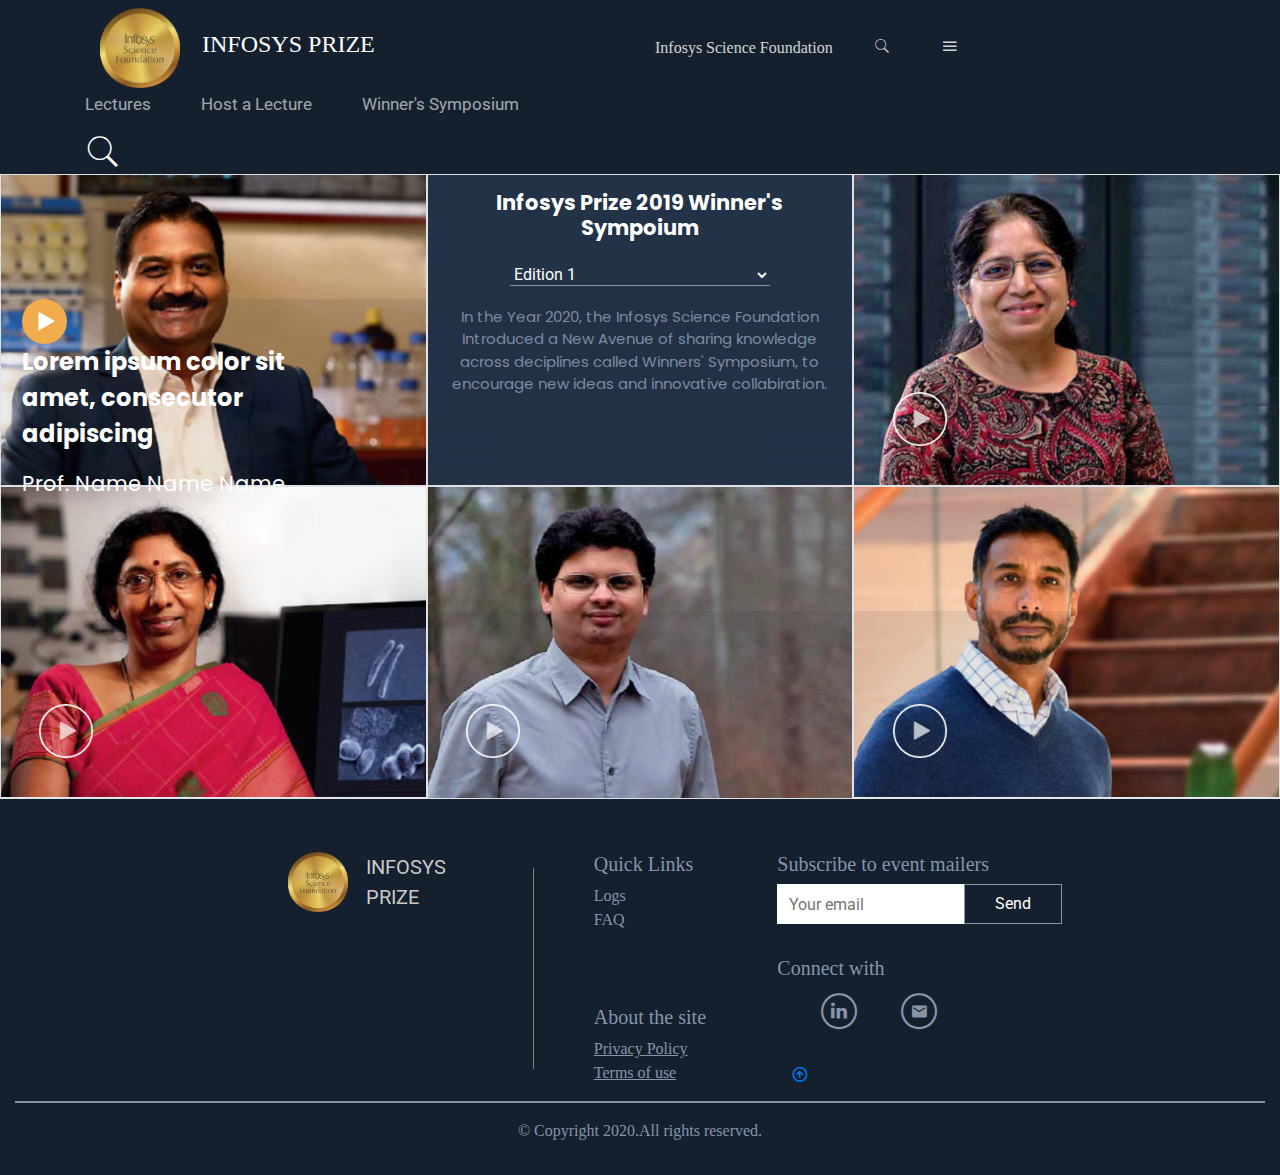
==== index.html @ eb8b2760 "Add files via upload" ====
<!DOCTYPE html>
<html lang="en">
<head>
    <meta charset="UTF-8">
    <meta http-equiv="X-UA-Compatible" content="IE=edge">
    <meta name="viewport" content="width=device-width, initial-scale=1.0">
    <title>Bootstrap</title>
    <link rel="stylesheet" href="https://cdn.jsdelivr.net/npm/bootstrap@4.6.1/dist/css/bootstrap.min.css">    <script src="https://cdn.jsdelivr.net/npm/jquery@3.5.1/dist/jquery.slim.min.js"></script>
    <script src="https://cdn.jsdelivr.net/npm/popper.js@1.16.1/dist/umd/popper.min.js"></script>
    <script src="https://cdn.jsdelivr.net/npm/bootstrap@4.6.1/dist/js/bootstrap.bundle.min.js"></script>
    <link rel="stylesheet" href="index.css">
    <link rel="stylesheet" href="../CSSFOLDER/style.css">
    <link rel="stylesheet" href="../bootstrap/icomoons/style.css">
    <link href="https://fonts.googleapis.com/css2?family=Poppins:ital,wght@0,100;0,200;0,300;0,400;0,500;0,600;0,700;0,800;0,900;1,100;1,200;1,300;1,400;1,600;1,700;1,800;1,900&family=Roboto:ital,wght@0,100;0,300;0,400;0,700;0,900;1,100;1,300;1,400;1,500;1,700;1,900&display=swap" rel="stylesheet">
</head>
<body>
    <header class="header sticky-top">
        <div class="container">
            <div class="row">
                <div class="col-md-12 d-flex flex-row justify-content-between align-items-center pb-1 pt-2">
                    <div class="col-md-6">
                        <a href="#0" class="header-link">
                            <img src="../Htmlimages/Infosys Science FOUNDATION_ final.png" height="80px" alt="image">
                            <span class="infosys-prize">INFOSYS PRIZE</span>
                        </a>
                    </div>  
                    <div class="col-md-6 header-toplink">
                        <a href="#0" class="infosys-link">Infosys Science Foundation</a>
                        <a href="#0" class="icon-icons8-search icon mr-5"></a>
                        <a href="#0" class="icon-icons8-menu icon"></a>
                    </div>
                </div>
            <div class="col-md-12">
                <nav class="position-relative">
                    <ul class="d-flex list-items">
                        <li class="li-link"><a href="#0" >Lectures</a></li>
                        <li class="li-link"><a href="#0" >Host a Lecture</a></li>
                        <li class="li-link"><a href="#0" >Winner's Symposium</a></li>
                    </ul>
                    <a href="#0" class="icon-icons8-search icon-search mr-3"></a>
                </nav>
            </div>
        </div>
    </div>
</header>
<main>
        <div class="container-fluid m-0 p-0">
            <div class="row no-gutters">
                <div class="col-md-4 col-sm-6 border one">
                    <div class="container1">
                        <img  src="../Htmlimages/firstimage.png" alt="winner-image" width="100%">
                        <div class="bottom_container ">
                            <img src="../Htmlimages/action-button.png"  alt="play" class="play1">
                            <p class="paragraph">Lorem ipsum color sit amet, consecutor adipiscing</p>
                            <p class="para_1">Prof. Name Name Name</p>
                        </div>
                        <div class="overlay">
                            <div class="text text-center">
                            <h3 class="mb-2  text-center">Infosys Prize 2019 Winner's Sympoium</h3>
                            <select class="select2">
                                <option>Edition 1</option>
                                <option>Edition 2</option>
                                <option>Edition 3</option>
                                <option>Edition 4</option>
                            </select>
                            <div class="width-container">
                                <p class="science_para">In the Year 2020, the Infosys Science Foundation Introduced a New Avenue of sharing knowledge across deciplines called Winners' Symposium, to encourage new ideas and innovative collabiration.</p>
                            </div>
                            </div>
                        </div>
                    </div>
                   
                </div>
                <div class="col-md-4 col-sm-6 text-center main-card border one">
                    <h3 class="mb-2 text-center price_heading">Infosys Prize 2019 Winner's Sympoium</h3>
                    <select class="select_group">
                        <option>Edition 1</option>
                        <option>Edition 2</option>
                        <option>Edition 3</option>
                        <option>Edition 4</option>
                    </select>
                    <p class="science_para">In the Year 2020, the Infosys Science Foundation Introduced a New Avenue of sharing knowledge across deciplines called Winners' Symposium, to encourage new ideas and innovative collabiration.</p>
                </div>
                <div class="col-md-4 col-sm-6  border">
                    <div class="container1">
                        <img src="../Htmlimages/thirdimage.png" alt="Avatar"  width="100%">
                        <div class="bottom1_container">
                            <img src="../Htmlimages/pause-button.png" alt="play" class="play">
                        </div>
                        <div class="overlay">
                          <div class="text text-center">
                            <h3 class="mb-2  text-center">Infosys Prize 2019 Winner's Sympoium</h3>
                            <select class="select2">
                                <option>Edition 1</option>
                                <option>Edition 2</option>
                                <option>Edition 3</option>
                                <option>Edition 4</option>
                            </select>
                            <div class="width-container">
                                <p class="science_para">In the Year 2020, the Infosys Science Foundation Introduced a New Avenue of sharing knowledge across deciplines called Winners' Symposium, to encourage new ideas and innovative collabiration.</p>
                            </div>
                                
                          </div>
                        </div>
                    </div>
                </div>
                <div class="col-md-4 col-sm-6 border one">
                    <div class="container1">
                        <img src="../Htmlimages/fourthimage.png" alt="Avatar"  width="100%">
                        <div class="bottom1_container">
                            <img src="../Htmlimages/pause-button.png" alt="play" class="play">
                        </div>
                        <div class="overlay">
                          <div class="text text-center">
                            <h3 class="mb-2  text-center">Infosys Prize 2019 Winner's Sympoium</h3>
                            <select class="select2">
                                <option>Edition 1</option>
                                <option>Edition 2</option>
                                <option>Edition 3</option>
                                <option>Edition 4</option>
                            </select>
                            <div class="width-container">
                                <p class="science_para">In the Year 2020, the Infosys Science Foundation Introduced a New Avenue of sharing knowledge across deciplines called Winners' Symposium, to encourage new ideas and innovative collabiration.</p>
                            </div>
                                
                          </div>
                        </div>
                    </div>
                </div>
                <div class="col-md-4 col-sm-6 border one">
                    <div class="container1">
                        <img src="../Htmlimages/fifthimage.png" alt="Avatar"  width="100%">
                        <div class="bottom1_container">
                            <img src="../Htmlimages/pause-button.png" alt="play" class="play">
                        </div>
                        <div class="overlay">
                          <div class="text text-center">
                            <h3 class="mb-2  text-center">Infosys Prize 2019 Winner's Sympoium</h3>
                            <select class="select2">
                                <option>Edition 1</option>
                                <option>Edition 2</option>
                                <option>Edition 3</option>
                                <option>Edition 4</option>
                            </select>
                            <div class="width-container">
                                <p class="science_para">In the Year 2020, the Infosys Science Foundation Introduced a New Avenue of sharing knowledge across deciplines called Winners' Symposium, to encourage new ideas and innovative collabiration.</p>
                            </div>
                                
                          </div>
                        </div>
                    </div>
                </div>
                <div class="col-md-4 col-sm-6 border one">
                    <div class="container1">
                        <img src="../Htmlimages/sixthimage.png" alt="Avatar"  width="100%">
                        <div class="bottom1_container">
                            <img src="../Htmlimages/pause-button.png" alt="play" class="play">
                        </div>
                        <div class="overlay">
                          <div class="text text-center">
                            <h3 class="mb-2  text-center">Infosys Prize 2019 Winner's Sympoium</h3>
                            <select class="select2">
                                <option>Edition 1</option>
                                <option>Edition 2</option>
                                <option>Edition 3</option>
                                <option>Edition 4</option>
                            </select>
                            <div class="width-container">
                                <p class="science_para">In the Year 2020, the Infosys Science Foundation Introduced a New Avenue of sharing knowledge across deciplines called Winners' Symposium, to encourage new ideas and innovative collabiration.</p>
                            </div>
                                
                          </div>
                        </div>
                    </div>
                </div>
            </div>
        </div>
    </main>
    <footer class="container-fluid footer-section ">
        <div class="container d-flex justify-content-center">
            <div class="row ">
                <div class="col-12 col-md-4 ">
                    <figure class="infosys-image-section">
                        <img src="../Htmlimages/Infosys Science FOUNDATION_ final.png" alt="Infosys-image" height="60px">
                        <figcaption class="caption">INFOSYS PRIZE</figcaption>
                    </figure>
                </div>
                <div class="col-md-1 d-none d-md-block ">
                    <hr class="verticle-line">
                </div>
                <div class="col-12 col-md-3 d-flex flex-column justify-content-between">
                    <div class="d-flex flex-column">
                        <h4 class="footer-section-title">Quick Links</h4>
                        <ul class="links p-0 m-0">
                            <li><a href="#0" class="link1">Logs</a></li>
                            <li><a href="#0" class="link1">FAQ</a></li>
                        </ul>
                    </div>
                    <div class="d-flex flex-column">
                        <h4 class="footer-section-title">About the site</h4>
                        <ul class="links p-0 m-0">
                            <li><a href="#0" class="link ">Privacy Policy</a></li>
                            <li><a href="#0" class="link ">Terms of use</a></li>
                        </ul>
                    </div>
                </div>
                <div class="col-12 col-md-4 d-flex flex-column justify-content-between">
                    <div>
                        <h4 class="footer-section-title">Subscribe to event mailers</h4>
                        <label class="email-container">
                            <input type="text" placeholder="Your email" class="input-mail">
                            <button type="button" class="send-button d-flex align-items-center">Send</button>
                        </label>
                    </div>
                    <div>
                        <h4 class="footer-section-title">Connect with</h4>
                        <div class="icons-container d-flex flex-row">
                            <a href="#0"><i class="icon-facebook-1"></i></a>
                            <a href="#0"><i class="icon-twitter-1"></i></a>
                            <a href="#0"><i class="icon-linkedin"></i></a>
                            <a href="#0"><i class="icon-YouTube-1"></i></a>
                            <a href="#0"><i class="icon-email"></i></a>
                        </div>
                    </div>
                    <div class="col-md-1 d-flex flex-column-reverse justify-content-end">
                        <a href="#0" class="icon-arrow-up-circle"></a>
                    </div>
                </div>
                </div>
            </div>
        </div>
        <hr class="line">
        <div class="copy pb-3">
            <p class="copyright">&copy Copyright 2020.All rights reserved.</p>
        </div>
    </footer>
</body>
</html>
---- index.css ----
*{
    padding:0px;
    margin:0px;
}
header{
    background-color:#14202E;
}
.infosys-link{
    text-decoration:none;
    color:#C7CBD6;
    font-size:18px;
    font-family:Poppins-regular;
    margin-right:37px;
}
.infosys-prize{
    color:#ffffff;
    font-size:24px;
    font-family:Roboto-medium;
    margin-left:18px;
}
.icon{
    color:white;
}
.icon:hover{
    color:orange;
}
.icon-search{
    color:white;
    font-size:35px;
}
.list-items{
    list-style-type:none;
}
.header-toplink a{
    color:white;
    font-size:16px;
    opacity:0.8;
    text-decoration:none;
}
.list-items a{
    color:white;
    font-size:17px;
    opacity:0.6;
    text-decoration:none;
}

.list-items li + li{
    margin-left:50px;
}
.li-link:hover{
    border-bottom:1px solid orange;
    color:white;
    font-weight: lighter;
    opacity:1;
}
.input-search{
    background:transparent;
    border:none;
    outline:none;
    font-size:30px;
    color:#C7CBD6;
}
header{
    background-color:#14202E;
    background-size: cover;
}
.main-card{
    background-color: #223247;
   
}
.main-card h3{
    color: white;
}
.one{
    position: relative;
}
.select_group{
    background-color: #223247;
    border: none;
    color: white;
    border-bottom: 1px solid;
    border-bottom-color: #8695A8;
    margin-bottom: 20px;
    width:61%;
}
.select2{
    background-color: #223247;
    border: none;
    color: white;
    border-bottom: 1px solid;
    border-bottom-color: #8695A8;
    margin-bottom: 20px;
    width:61%;
}
.price_heading{
    color: white;
    font-family: "poppins";
    font-size: 21px;
    font-weight: bold;
    text-align: center;
    padding: 15px;
}
.science_para{
    color: #8695A8;
    font-family: "poppins";
    font-size: 15px;
    text-align:center;
    font-weight: 400;
    padding: 0px 9px 0px 9px;

}
 .one{
    position: relative;
}
.one::after{
    position: absolute;
    content: "";
    bottom: 0;
    left: 0;
    height: 60%;
    width: 100%;
    background-image: linear-gradient(to top, #232A44, #1F253D);
    opacity: 0.09;
    border-color: #F1AC4D;
}
.photo{
    width: 100%;
    height: 100%;
}
.bottom_container{
    position: absolute;
    top: 40%;
    left: 5%;
    right: 2%;
    bottom: 3%;
    z-index: 1;
}

.bottom1_container{
    position: absolute;
    top: 70%;
    left: 9%;
    z-index: 1;

}
.play{
    height: 54px;
}
.play1{
    height: 45px;
}

 .paragraph{
    color: white;
    font-family: "poppins";
    font-weight:700;
    font-size: 24px;
    max-width: 280px;
}
.para_1{
    color: white;
    font-family: "poppins";
    font-size: 21px;
    font-weight: 400;
}
.container1 {
    position: relative;
    width: 100%;
  }
  
  .image {
    display:block;
    width: 100%;
    height: auto;
  }
  
  .overlay {
    position: absolute;
    bottom: 0;
    left: 0;
    right: 0;
    background-color:#223247;
    overflow: hidden;
    width: 100%;
    height: 0;
    transition: .5s ease;
    z-index: 1;
  }
  
  .container1:hover .overlay {
    height: 100%;
    width:100%;
  }
  
  .text {
    color: white;
    position: absolute;
    font-size:20px;
    left: 0%;
  }
  .overlay_heading{
      width: 20%;
  }
@media only screen and (min-width: 576px) and (max-width: 986px) {
    .science_para{
        font-size: 10px;
    }
    .price_heading{
        font-size:10px ;
        padding: 3px;
    }
}
@media only screen and (min-width:987px) and (max-width:1081px) {
    .science_para{
        font-size: 10px;
    }
    .price_heading{
        font-size:18px ;
        padding: 10px;
    }
}
@media only screen and (min-width:320px) and (max-width:475px) {
    .para_1{
        font-size: 15px;

    }
    .paragraph{
        font-size: 15px;
    }
}
@media only screen and (min-width:576px) and (max-width:1250px) {
    .para_1{
        font-size: 14px;
        padding: 0px;

    }
    .paragraph{
        font-size: 12px;
        padding: 0px;
    }
}
.footer-section{
    background-color:#14202E;
    background-size:cover;
    padding-top:53.5px;
    width:100%;
}
.infosys-image-section{
    display:flex;
    align-items:center;
}
.caption{
    color:#C9C9C9;
    font-size:20px;
    margin-left:18px;
}
 .verticle-line{
     width:1px;
    height:200px;
    background-color:gray;
}
hr {
    background: #857f7f;
}

.footer-section-title{
    font-family:Poppins-medium;
    font-size:20px;
    color:#8695A8;
}
.links{
    list-style-type:none;
}
.link{
    color:#8695A8;
    font-size:16px;
    font-family:Poppins-light;
    text-decoration:underline;
}
.link1{
    color:#8695A8;
    font-size:16px;
    font-family:Poppins-light;
    text-decoration:none;
}
.email-container{
    position:relative;
}
.input-mail{
    border:none;
    height:40px;
    width:285px;
    padding:15px 12px;

}
.send-button{
    position:absolute;
    top:0;
    bottom:0;
    right:0;
    background:#14202E;
    color:white;
    padding:15px 30px;
    border:1px solid #8695A8;
}

.icons-container a{
    font-size:36px;
    text-decoration:none;
}
.icons-container a + a{
    margin-left:22px;
}
.line{
    border:0.5px solid #8695A8;
}
.copyright{
    font-size:16px;
    color:#8695A8;
    font-family:Poppins-light;
    text-align: center;
    letter-spacing:30;
}
.icon-facebook:before{
    content: "\e90b";
    color: #8695a8;
}
.icon-linkedin:before {
    content: "\e90c";
    color: #8695a8;
  }
  .icon-email:before {
    content: "\e90d";
    color: #8695a8;
  }
  .icon-twitter:before {
    content: "\e90e";
    color: #8695a8;
  }
  .icon-YouTube:before {
    content: "\e90f";
    color: #8695a8;
  }
  .icon-player:before {
    content: "\e906";
    color:orange;
}
.icon-arrow-up-circle:before {
    content: "\e905";
}
.icon-icons8-search:before {
    content: "\e90a";
}
.icon-icons8-menu:before {
    content: "\e909";
  }
---- CSSFOLDER/style.css ----
@font-face {
  font-family: 'icomoon';
  src:  url('fonts/icomoon.eot?kmsyfq');
  src:  url('fonts/icomoon.eot?kmsyfq#iefix') format('embedded-opentype'),
    url('fonts/icomoon.ttf?kmsyfq') format('truetype'),
    url('fonts/icomoon.woff?kmsyfq') format('woff'),
    url('fonts/icomoon.svg?kmsyfq#icomoon') format('svg');
  font-weight: normal;
  font-style: normal;
  font-display: block;
}

[class^="icon-"], [class*=" icon-"] {
  /* use !important to prevent issues with browser extensions that change fonts */
  font-family: 'icomoon' !important;
  speak: never;
  font-style: normal;
  font-weight: normal;
  font-variant: normal;
  text-transform: none;
  line-height: 1;

  /* Better Font Rendering =========== */
  -webkit-font-smoothing: antialiased;
  -moz-osx-font-smoothing: grayscale;
}

.icon-arrow-up-circle:before {
  content: "\e911";
}
.icon-play:before {
  content: "\e910";
}
.icon-facebook:before {
  content: "\e90b";
  color: #8695a8;
}
.icon-linkedin:before {
  content: "\e90c";
  color: #8695a8;
}
.icon-email:before {
  content: "\e90d";
  color: #8695a8;
}
.icon-twitter:before {
  content: "\e90e";
  color: #8695a8;
}
.icon-YouTube:before {
  content: "\e90f";
  color: #8695a8;
}
.icon-icons8-google-plus:before {
  content: "\e906";
}
.icon-icons8-menu:before {
  content: "\e909";
}
.icon-icons8-facebook:before {
  content: "\e900";
}
.icon-double-quotes:before {
  content: "\e903";
}
.icon-icons8-home-1:before {
  content: "\e902";
}
.icon-icons8-bookmark:before {
  content: "\e901";
}
.icon-icons8-search:before {
  content: "\e90a";
}
.icon-icons8-instagram:before {
  content: "\e908";
}
.icon-icons8-linkedin-circled:before {
  content: "\e907";
}
.icon-icons8-twitter-circled:before {
  content: "\e905";
}
.icon-icons8-home:before {
  content: "\e904";
}
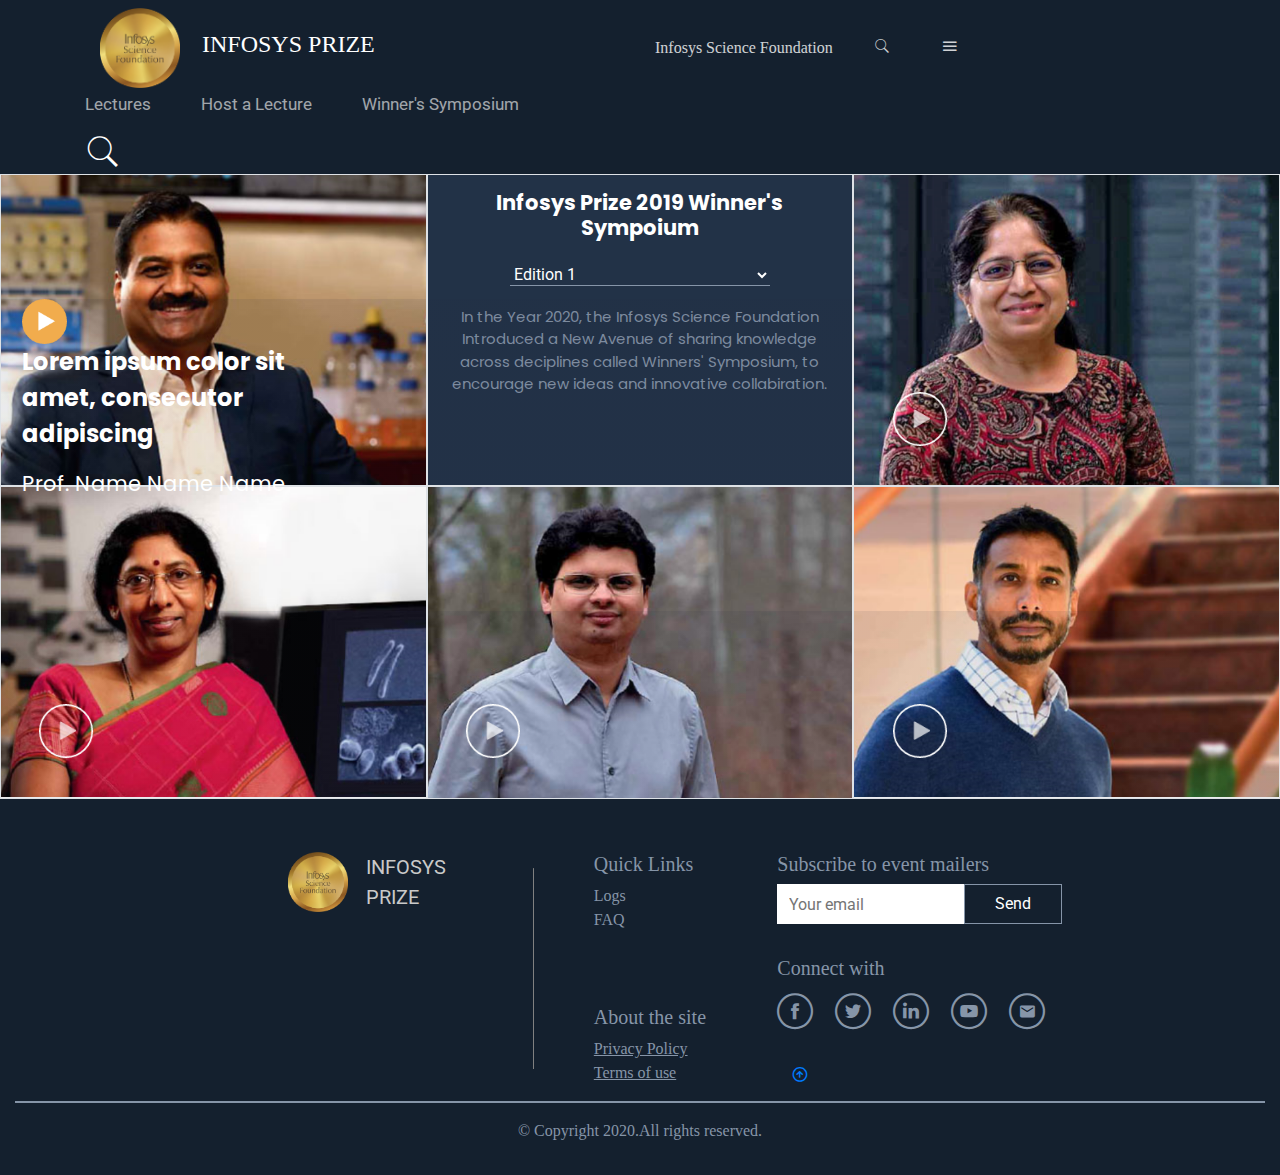
==== commit e717b14d: "Update index.html" ====
--- a/index.html
+++ b/index.html
@@ -9,8 +9,8 @@
     <script src="https://cdn.jsdelivr.net/npm/popper.js@1.16.1/dist/umd/popper.min.js"></script>
     <script src="https://cdn.jsdelivr.net/npm/bootstrap@4.6.1/dist/js/bootstrap.bundle.min.js"></script>
     <link rel="stylesheet" href="index.css">
-    <link rel="stylesheet" href="../CSSFOLDER/style.css">
-    <link rel="stylesheet" href="../bootstrap/icomoons/style.css">
+    <link rel="stylesheet" href="CSSFOLDER/style.css">
+    <link rel="stylesheet" href="icomoons/style.css">
     <link href="https://fonts.googleapis.com/css2?family=Poppins:ital,wght@0,100;0,200;0,300;0,400;0,500;0,600;0,700;0,800;0,900;1,100;1,200;1,300;1,400;1,600;1,700;1,800;1,900&family=Roboto:ital,wght@0,100;0,300;0,400;0,700;0,900;1,100;1,300;1,400;1,500;1,700;1,900&display=swap" rel="stylesheet">
 </head>
 <body>
@@ -20,7 +20,7 @@
                 <div class="col-md-12 d-flex flex-row justify-content-between align-items-center pb-1 pt-2">
                     <div class="col-md-6">
                         <a href="#0" class="header-link">
-                            <img src="../Htmlimages/Infosys Science FOUNDATION_ final.png" height="80px" alt="image">
+                            <img src="Htmlimages/Infosys Science FOUNDATION_ final.png" height="80px" alt="image">
                             <span class="infosys-prize">INFOSYS PRIZE</span>
                         </a>
                     </div>  
@@ -48,9 +48,9 @@
             <div class="row no-gutters">
                 <div class="col-md-4 col-sm-6 border one">
                     <div class="container1">
-                        <img  src="../Htmlimages/firstimage.png" alt="winner-image" width="100%">
+                        <img  src="Htmlimages/firstimage.png" alt="winner-image" width="100%">
                         <div class="bottom_container ">
-                            <img src="../Htmlimages/action-button.png"  alt="play" class="play1">
+                            <img src="Htmlimages/action-button.png"  alt="play" class="play1">
                             <p class="paragraph">Lorem ipsum color sit amet, consecutor adipiscing</p>
                             <p class="para_1">Prof. Name Name Name</p>
                         </div>
@@ -83,78 +83,78 @@
                 </div>
                 <div class="col-md-4 col-sm-6  border">
                     <div class="container1">
-                        <img src="../Htmlimages/thirdimage.png" alt="Avatar"  width="100%">
-                        <div class="bottom1_container">
-                            <img src="../Htmlimages/pause-button.png" alt="play" class="play">
-                        </div>
-                        <div class="overlay">
-                          <div class="text text-center">
-                            <h3 class="mb-2  text-center">Infosys Prize 2019 Winner's Sympoium</h3>
-                            <select class="select2">
-                                <option>Edition 1</option>
-                                <option>Edition 2</option>
-                                <option>Edition 3</option>
-                                <option>Edition 4</option>
-                            </select>
-                            <div class="width-container">
-                                <p class="science_para">In the Year 2020, the Infosys Science Foundation Introduced a New Avenue of sharing knowledge across deciplines called Winners' Symposium, to encourage new ideas and innovative collabiration.</p>
-                            </div>
-                                
-                          </div>
-                        </div>
-                    </div>
-                </div>
-                <div class="col-md-4 col-sm-6 border one">
-                    <div class="container1">
-                        <img src="../Htmlimages/fourthimage.png" alt="Avatar"  width="100%">
-                        <div class="bottom1_container">
-                            <img src="../Htmlimages/pause-button.png" alt="play" class="play">
-                        </div>
-                        <div class="overlay">
-                          <div class="text text-center">
-                            <h3 class="mb-2  text-center">Infosys Prize 2019 Winner's Sympoium</h3>
-                            <select class="select2">
-                                <option>Edition 1</option>
-                                <option>Edition 2</option>
-                                <option>Edition 3</option>
-                                <option>Edition 4</option>
-                            </select>
-                            <div class="width-container">
-                                <p class="science_para">In the Year 2020, the Infosys Science Foundation Introduced a New Avenue of sharing knowledge across deciplines called Winners' Symposium, to encourage new ideas and innovative collabiration.</p>
-                            </div>
-                                
-                          </div>
-                        </div>
-                    </div>
-                </div>
-                <div class="col-md-4 col-sm-6 border one">
-                    <div class="container1">
-                        <img src="../Htmlimages/fifthimage.png" alt="Avatar"  width="100%">
-                        <div class="bottom1_container">
-                            <img src="../Htmlimages/pause-button.png" alt="play" class="play">
-                        </div>
-                        <div class="overlay">
-                          <div class="text text-center">
-                            <h3 class="mb-2  text-center">Infosys Prize 2019 Winner's Sympoium</h3>
-                            <select class="select2">
-                                <option>Edition 1</option>
-                                <option>Edition 2</option>
-                                <option>Edition 3</option>
-                                <option>Edition 4</option>
-                            </select>
-                            <div class="width-container">
-                                <p class="science_para">In the Year 2020, the Infosys Science Foundation Introduced a New Avenue of sharing knowledge across deciplines called Winners' Symposium, to encourage new ideas and innovative collabiration.</p>
-                            </div>
-                                
-                          </div>
-                        </div>
-                    </div>
-                </div>
-                <div class="col-md-4 col-sm-6 border one">
-                    <div class="container1">
-                        <img src="../Htmlimages/sixthimage.png" alt="Avatar"  width="100%">
-                        <div class="bottom1_container">
-                            <img src="../Htmlimages/pause-button.png" alt="play" class="play">
+                        <img src="Htmlimages/thirdimage.png" alt="Avatar"  width="100%">
+                        <div class="bottom1_container">
+                            <img src="Htmlimages/pause-button.png" alt="play" class="play">
+                        </div>
+                        <div class="overlay">
+                          <div class="text text-center">
+                            <h3 class="mb-2  text-center">Infosys Prize 2019 Winner's Sympoium</h3>
+                            <select class="select2">
+                                <option>Edition 1</option>
+                                <option>Edition 2</option>
+                                <option>Edition 3</option>
+                                <option>Edition 4</option>
+                            </select>
+                            <div class="width-container">
+                                <p class="science_para">In the Year 2020, the Infosys Science Foundation Introduced a New Avenue of sharing knowledge across deciplines called Winners' Symposium, to encourage new ideas and innovative collabiration.</p>
+                            </div>
+                                
+                          </div>
+                        </div>
+                    </div>
+                </div>
+                <div class="col-md-4 col-sm-6 border one">
+                    <div class="container1">
+                        <img src="Htmlimages/fourthimage.png" alt="Avatar"  width="100%">
+                        <div class="bottom1_container">
+                            <img src="Htmlimages/pause-button.png" alt="play" class="play">
+                        </div>
+                        <div class="overlay">
+                          <div class="text text-center">
+                            <h3 class="mb-2  text-center">Infosys Prize 2019 Winner's Sympoium</h3>
+                            <select class="select2">
+                                <option>Edition 1</option>
+                                <option>Edition 2</option>
+                                <option>Edition 3</option>
+                                <option>Edition 4</option>
+                            </select>
+                            <div class="width-container">
+                                <p class="science_para">In the Year 2020, the Infosys Science Foundation Introduced a New Avenue of sharing knowledge across deciplines called Winners' Symposium, to encourage new ideas and innovative collabiration.</p>
+                            </div>
+                                
+                          </div>
+                        </div>
+                    </div>
+                </div>
+                <div class="col-md-4 col-sm-6 border one">
+                    <div class="container1">
+                        <img src="Htmlimages/fifthimage.png" alt="Avatar"  width="100%">
+                        <div class="bottom1_container">
+                            <img src="Htmlimages/pause-button.png" alt="play" class="play">
+                        </div>
+                        <div class="overlay">
+                          <div class="text text-center">
+                            <h3 class="mb-2  text-center">Infosys Prize 2019 Winner's Sympoium</h3>
+                            <select class="select2">
+                                <option>Edition 1</option>
+                                <option>Edition 2</option>
+                                <option>Edition 3</option>
+                                <option>Edition 4</option>
+                            </select>
+                            <div class="width-container">
+                                <p class="science_para">In the Year 2020, the Infosys Science Foundation Introduced a New Avenue of sharing knowledge across deciplines called Winners' Symposium, to encourage new ideas and innovative collabiration.</p>
+                            </div>
+                                
+                          </div>
+                        </div>
+                    </div>
+                </div>
+                <div class="col-md-4 col-sm-6 border one">
+                    <div class="container1">
+                        <img src="Htmlimages/sixthimage.png" alt="Avatar"  width="100%">
+                        <div class="bottom1_container">
+                            <img src="Htmlimages/pause-button.png" alt="play" class="play">
                         </div>
                         <div class="overlay">
                           <div class="text text-center">
@@ -181,7 +181,7 @@
             <div class="row ">
                 <div class="col-12 col-md-4 ">
                     <figure class="infosys-image-section">
-                        <img src="../Htmlimages/Infosys Science FOUNDATION_ final.png" alt="Infosys-image" height="60px">
+                        <img src="Htmlimages/Infosys Science FOUNDATION_ final.png" alt="Infosys-image" height="60px">
                         <figcaption class="caption">INFOSYS PRIZE</figcaption>
                     </figure>
                 </div>
--- a/icomoons/style.css
+++ b/icomoons/style.css
@@ -0,0 +1,56 @@
+@font-face {
+  font-family: 'icomoon';
+  src:  url('fonts/icomoon.eot?ljy5rw');
+  src:  url('fonts/icomoon.eot?ljy5rw#iefix') format('embedded-opentype'),
+    url('fonts/icomoon.ttf?ljy5rw') format('truetype'),
+    url('fonts/icomoon.woff?ljy5rw') format('woff'),
+    url('fonts/icomoon.svg?ljy5rw#icomoon') format('svg');
+  font-weight: normal;
+  font-style: normal;
+  font-display: block;
+}
+
+[class^="icon-"], [class*=" icon-"] {
+  /* use !important to prevent issues with browser extensions that change fonts */
+  font-family: 'icomoon' !important;
+  speak: never;
+  font-style: normal;
+  font-weight: normal;
+  font-variant: normal;
+  text-transform: none;
+  line-height: 1;
+
+  /* Better Font Rendering =========== */
+  -webkit-font-smoothing: antialiased;
+  -moz-osx-font-smoothing: grayscale;
+}
+
+.icon-YouTube-1:before {
+  content: "\e900";
+  color: #8695a8;
+}
+.icon-twitter-1:before {
+  content: "\e901";
+  color: #8695a8;
+}
+.icon-email:before {
+  content: "\e902";
+  color: #8695a8;
+}
+.icon-linkedin:before {
+  content: "\e903";
+  color: #8695a8;
+}
+.icon-facebook-1:before {
+  content: "\e904";
+  color: #8695a8;
+}
+.icon-arrow-up-circle:before {
+  content: "\e905";
+}
+.icon-play:before {
+  content: "\e906";
+}
+.icon-player:before {
+  content: "\e906";
+}
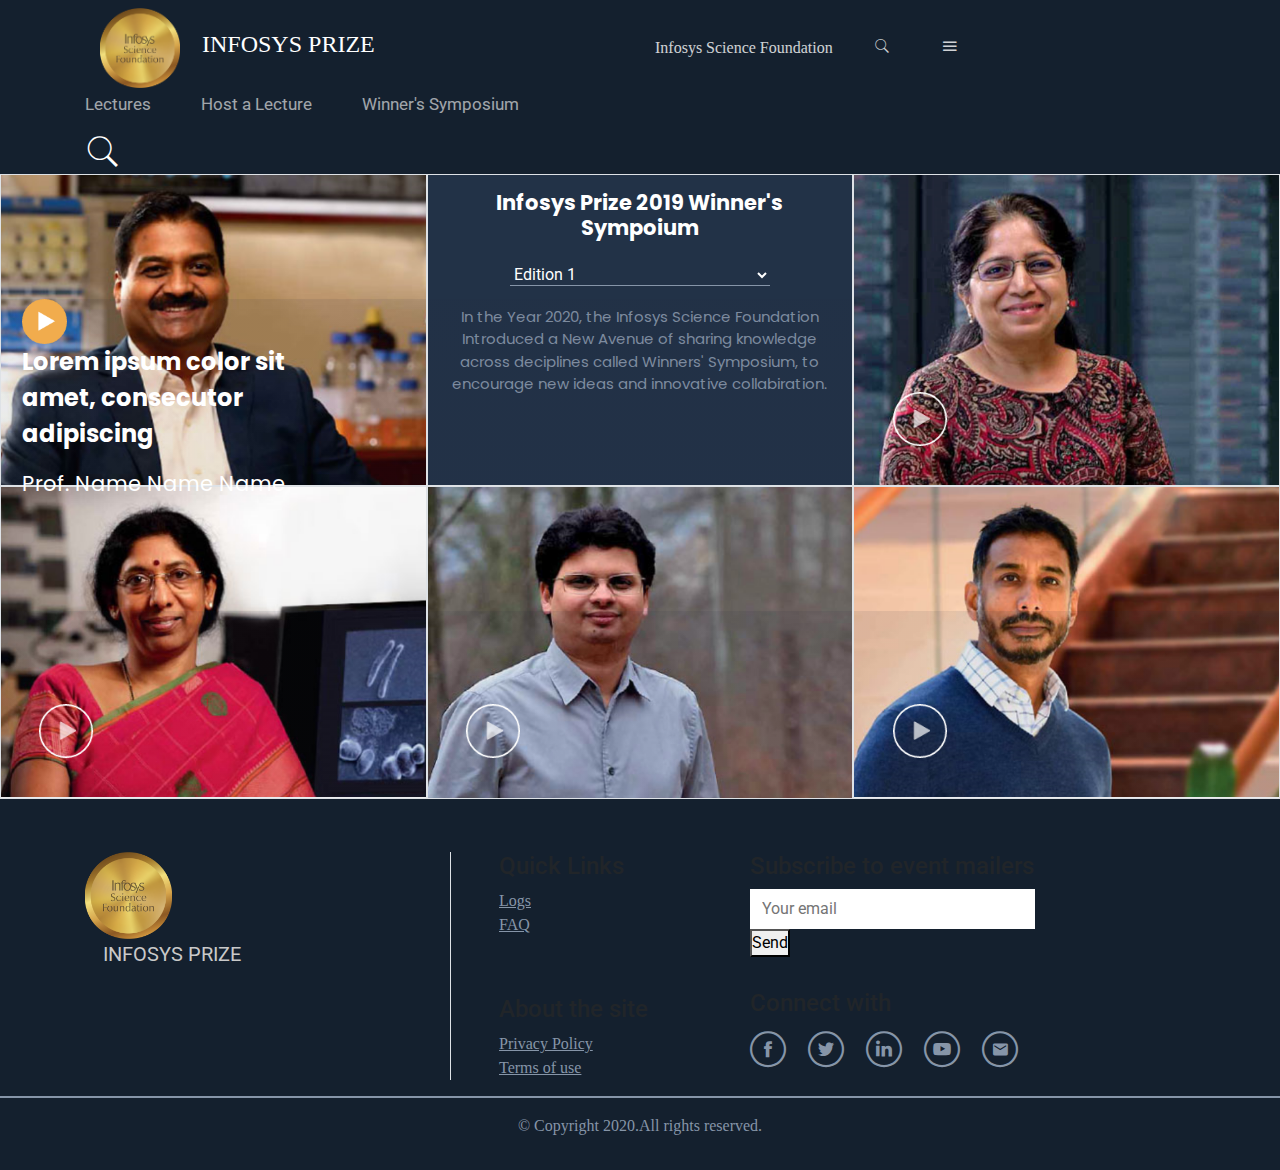
==== commit 362ce829: "Update index.html" ====
--- a/index.html
+++ b/index.html
@@ -176,29 +176,26 @@
             </div>
         </div>
     </main>
-    <footer class="container-fluid footer-section ">
-        <div class="container d-flex justify-content-center">
+    <footer class=" footer-section ">
+        <div class="container">
             <div class="row ">
                 <div class="col-12 col-md-4 ">
-                    <figure class="infosys-image-section">
-                        <img src="Htmlimages/Infosys Science FOUNDATION_ final.png" alt="Infosys-image" height="60px">
+                    <figure class="infosys-image-sec">
+                        <img src="Htmlimages/Infosys Science FOUNDATION_ final.png" alt="Infosys-image" >
                         <figcaption class="caption">INFOSYS PRIZE</figcaption>
                     </figure>
                 </div>
-                <div class="col-md-1 d-none d-md-block ">
-                    <hr class="verticle-line">
-                </div>
-                <div class="col-12 col-md-3 d-flex flex-column justify-content-between">
+                <div class="col-12 col-md-3 d-flex flex-column border-left pl-5 justify-content-between">
                     <div class="d-flex flex-column">
-                        <h4 class="footer-section-title">Quick Links</h4>
+                        <h4 class="footer-sec-title">Quick Links</h4>
                         <ul class="links p-0 m-0">
-                            <li><a href="#0" class="link1">Logs</a></li>
-                            <li><a href="#0" class="link1">FAQ</a></li>
+                            <li><a href="#0" class="link">Logs</a></li>
+                            <li><a href="#0" class="link">FAQ</a></li>
                         </ul>
                     </div>
                     <div class="d-flex flex-column">
-                        <h4 class="footer-section-title">About the site</h4>
-                        <ul class="links p-0 m-0">
+                        <h4 class="footer-sec-title">About the site</h4>
+                        <ul class="links underline p-0 m-0">
                             <li><a href="#0" class="link ">Privacy Policy</a></li>
                             <li><a href="#0" class="link ">Terms of use</a></li>
                         </ul>
@@ -206,31 +203,31 @@
                 </div>
                 <div class="col-12 col-md-4 d-flex flex-column justify-content-between">
                     <div>
-                        <h4 class="footer-section-title">Subscribe to event mailers</h4>
+                        <h4 class="footer-sec-title">Subscribe to event mailers</h4>
                         <label class="email-container">
                             <input type="text" placeholder="Your email" class="input-mail">
-                            <button type="button" class="send-button d-flex align-items-center">Send</button>
+                            <button type="button" class="send-btn d-flex align-items-center">Send</button>
                         </label>
+
                     </div>
                     <div>
-                        <h4 class="footer-section-title">Connect with</h4>
+                        <h4 class="footer-sec-title pt-4">Connect with </h4>
                         <div class="icons-container d-flex flex-row">
-                            <a href="#0"><i class="icon-facebook-1"></i></a>
-                            <a href="#0"><i class="icon-twitter-1"></i></a>
+                            <a href="#0"><i class="icon-facebook"></i></a>
+                            <a href="#0"><i class="icon-twitter"></i></a>
                             <a href="#0"><i class="icon-linkedin"></i></a>
-                            <a href="#0"><i class="icon-YouTube-1"></i></a>
+                            <a href="#0"><i class="icon-YouTube"></i></a>
                             <a href="#0"><i class="icon-email"></i></a>
                         </div>
                     </div>
-                    <div class="col-md-1 d-flex flex-column-reverse justify-content-end">
-                        <a href="#0" class="icon-arrow-up-circle"></a>
-                    </div>
-                </div>
+                </div>
+                <div class="col-md-1 pt-4 ">
+                    <a href="#0" class="icon-arrow-up up_arrow"></a>
                 </div>
             </div>
         </div>
         <hr class="line">
-        <div class="copy pb-3">
+        <div class="upper-border pb-3">
             <p class="copyright">&copy Copyright 2020.All rights reserved.</p>
         </div>
     </footer>
